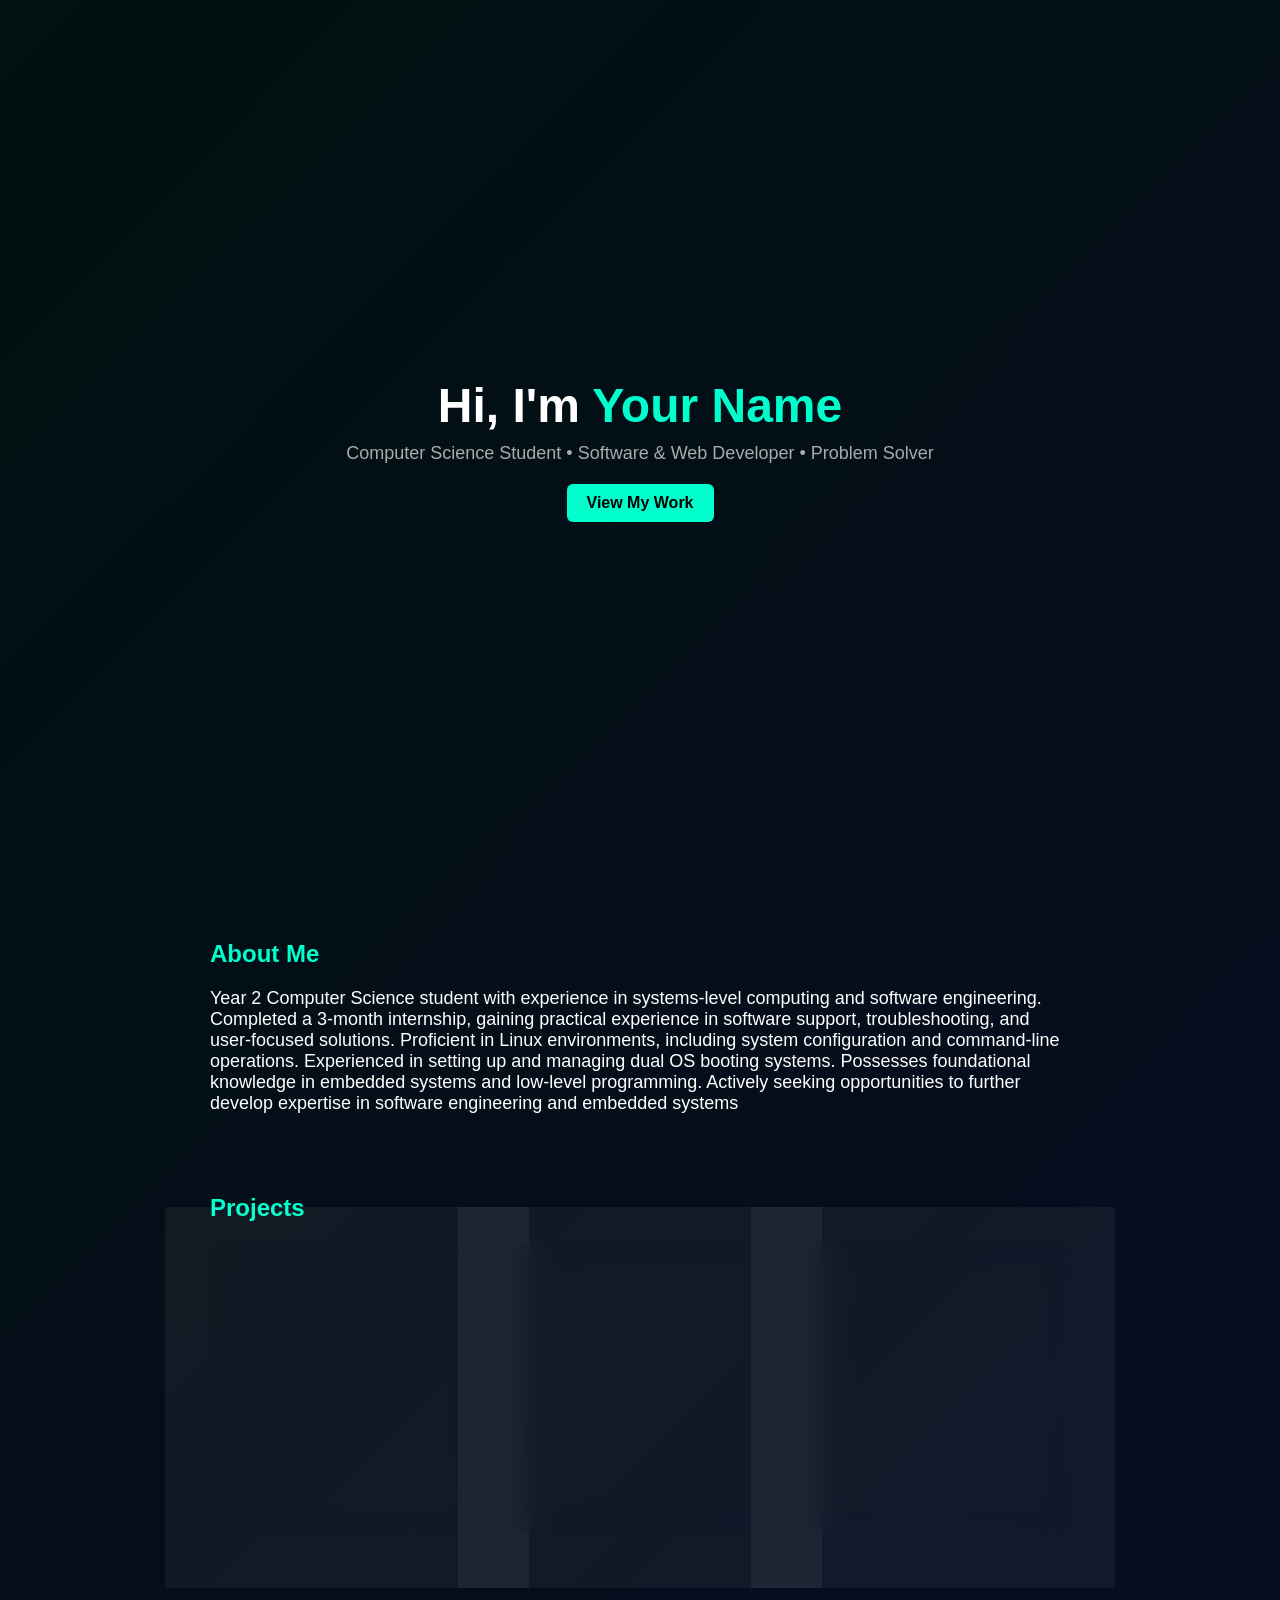
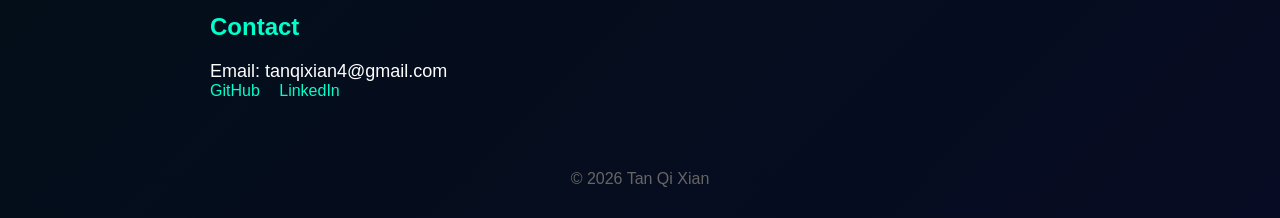
==== index.html @ 056f714c "initial commit" ====
<!DOCTYPE html>
<html lang="en">
<head>
  <meta charset="UTF-8" />
  <meta name="viewport" content="width=device-width, initial-scale=1.0"/>
  <title>Your Name | Portfolio</title>
  <link rel="stylesheet" href="style.css"/>
</head>
<body>

  <header class="hero">
    <h1>Hi, I'm <span>Your Name</span></h1>
    <p>Computer Science Student • Software & Web Developer • Problem Solver</p>

    <a href="#about" class="btn">View My Work</a>
  </header>

  <section id="about" class="about">
    <h2>About Me</h2>
    <p>
        Year 2 Computer Science student with experience in systems-level computing and
        software engineering. Completed a 3-month internship, gaining practical experience in
        software support, troubleshooting, and user-focused solutions. Proficient in Linux
        environments, including system configuration and command-line operations.
        Experienced in setting up and managing dual OS booting systems. Possesses
        foundational knowledge in embedded systems and low-level programming. Actively
        seeking opportunities to further develop expertise in software engineering and
        embedded systems
    </p>
  </section>

  <section id="projects" class="projects">
    <h2>Projects</h2>

    <div class="grid">
      <div class="card">
        <h3>POS SYSTEM FOR RETAIL STORE</h3>
        <p>UI-driven retail system integrating frontend and backend components.
            Enables product browsing, selection, and checkout for customers.
            Supports inventory restocking, product updates, and listing management.
        </p>
      </div>

      <div class="card">
        <h3>GOLD PRICE TRACKER (MINI COMPUTER)</h3>
        <p>Linux-based 24/7 system for real-time gold price monitoring.
            Automatically fetches and updates price data at scheduled intervals.
            Generates visual graphs for trend analysis and tracking.
        </p>
      </div>

      <div class="card">
        <h3>CHESS AI AGENT</h3>
        <p>AI-powered chess agent using strategic decision-making algorithms.
            Implements Minimax with Alpha-Beta pruning for optimal move selection.  
            Includes evaluation logic to improve gameplay strength and accuracy.
        </p>
      </div>
    </div>
  </section>

  <section class="contact">
    <h2>Contact</h2>
    <p>Email: tanqixian4@gmail.com</p>

    <div class="links">
      <a href="https://github.com/taaaaanq">GitHub</a>
      <a href="https://www.linkedin.com/in/qi-xian-tan-472511400/">LinkedIn</a>
    </div>
  </section>

  <footer>
    <p>© 2026 Tan Qi Xian</p>
  </footer>
  <script src="script.js"></script>
</body>
</html>
---- style.css ----
* {
  margin: 0;
  padding: 0;
  box-sizing: border-box;
  font-family: Arial, sans-serif;
}

html {
  scroll-behavior: smooth;
}

.card, .btn {
  transition: all 0.3s ease;
}

.card:hover {
  transform: translateY(-8px) scale(1.02);
}

p {
  font-size: 18px;
}

body {
  background: linear-gradient(-45deg, #0f0f0f, #001f1f, #0a0a2a, #00110f);
  background-size: 400% 400%;
  animation: gradientMove 5s ease infinite;
  color: white;
  scroll-behavior: auto;
  
}

@keyframes gradientMove {
  0% { background-position: 0% 50%; }
  50% { background-position: 100% 50%; }
  100% { background-position: 0% 50%; }
}

/* HERO */
.hero {
  height: 100vh;
  display: flex;
  flex-direction: column;
  justify-content: center;
  align-items: center;
  text-align: center;
  padding: 20px;
}

.hero h1 {
  font-size: 3rem;
}

.hero span {
  color: #00ffcc;
}

.hero p {
  margin: 10px 0 20px;
  color: #aaa;
}

.btn {
  padding: 10px 20px;
  background: #00ffcc;
  color: #000;
  text-decoration: none;
  border-radius: 6px;
  font-weight: bold;
}

/* SECTIONS */
section {
  padding: 40px 20px;
  max-width: 900px;
  margin: auto;
}

h2 {
  margin-bottom: 20px;
  color: #00ffcc;
}

/* PROJECTS */
.grid {
  display: grid;
  grid-template-columns: repeat(auto-fit, minmax(250px, 1fr));
  gap: 20px;
}

.card {
  background: rgba(255, 255, 255, 0.05);
  border: 1px solid rgba(255, 255, 255, 0.08);
  backdrop-filter: blur(12px);
  -webkit-backdrop-filter: blur(12px);

  padding: 22px;
  border-radius: 16px;

  box-shadow: 0 10px 30px rgba(0, 0, 0, 0.4);

  transition: all 0.35s ease;

  position: relative;
  overflow: hidden;
}

.card h3 {
  margin-bottom: 12px;
}

.card:hover {
  transform: translateY(-10px) scale(1.02);

  border: 1px solid rgba(0, 255, 204, 0.4);

  box-shadow:
    0 20px 50px rgba(0, 0, 0, 0.6),
    0 0 25px rgba(0, 255, 204, 0.15);
}

/* CONTACT */
.links a {
  margin-right: 15px;
  color: #00ffcc;
  text-decoration: none;
}

footer p{
  text-align: center;
  padding: 30px;
  color: #666;
  font-size: 16px;
}
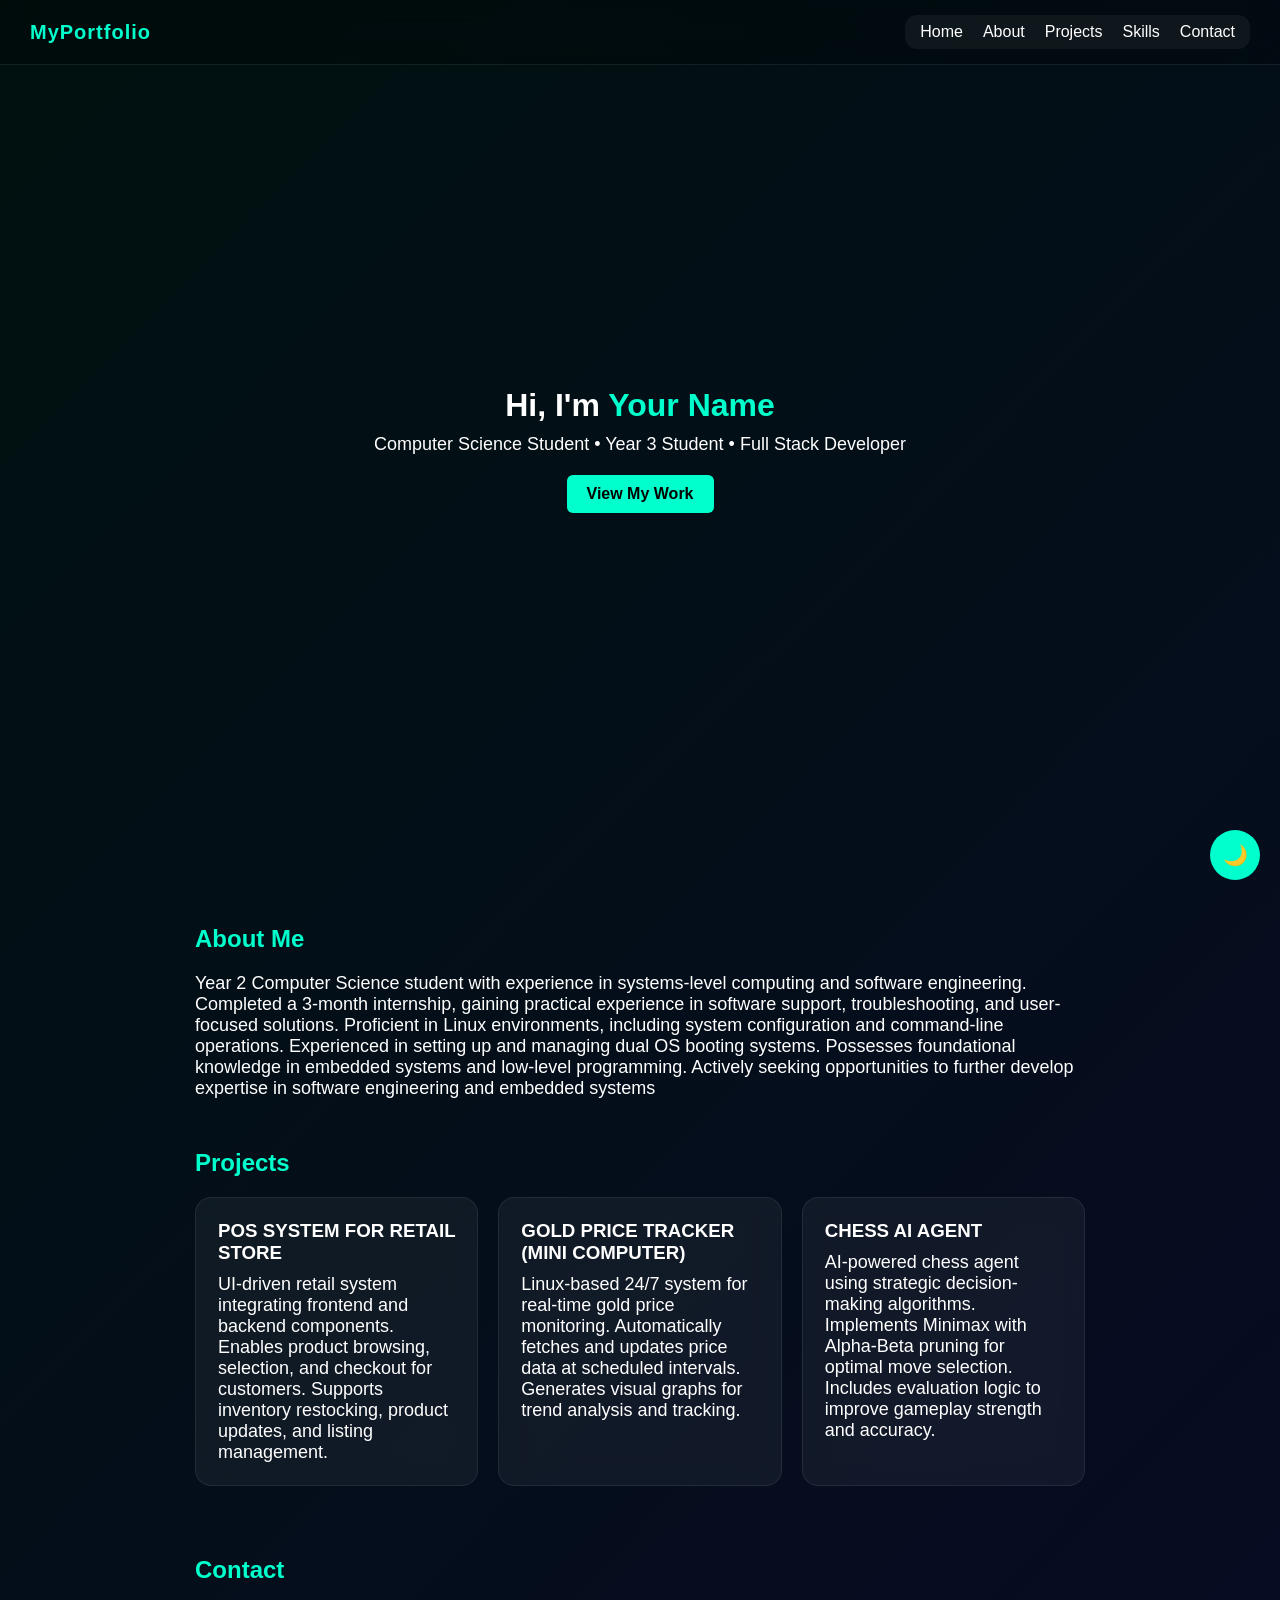
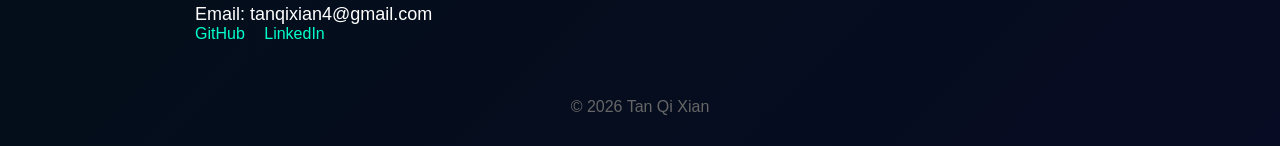
==== commit 76f22c1c: "additional page for web" ====
--- a/index.html
+++ b/index.html
@@ -4,13 +4,25 @@
   <meta charset="UTF-8" />
   <meta name="viewport" content="width=device-width, initial-scale=1.0"/>
   <title>Your Name | Portfolio</title>
-  <link rel="stylesheet" href="style.css"/>
+  <link rel="stylesheet" href="/css/style.css"/>
 </head>
 <body>
 
+  <nav class="navbar">
+    <div class="logo">MyPortfolio</div>
+
+    <div class="nav-links">
+      <a href="index.html">Home</a>
+      <a href="about.html">About</a>
+      <a href="projects.html">Projects</a>
+      <a href="skills.html">Skills</a>
+      <a href="contact.html">Contact</a>
+    </div>
+  </nav>
+
   <header class="hero">
     <h1>Hi, I'm <span>Your Name</span></h1>
-    <p>Computer Science Student • Software & Web Developer • Problem Solver</p>
+    <p>Computer Science Student • Year 3 Student • Full Stack Developer</p>
 
     <a href="#about" class="btn">View My Work</a>
   </header>
@@ -69,9 +81,11 @@
     </div>
   </section>
 
+  <button id="themeToggle">🌙</button>
+
   <footer>
     <p>© 2026 Tan Qi Xian</p>
   </footer>
-  <script src="script.js"></script>
+  <script src="/js/script.js"></script>
 </body>
 </html>
--- a/css/style.css
+++ b/css/style.css
@@ -0,0 +1,256 @@
+* {
+  margin: 0;
+  padding: 0;
+  box-sizing: border-box;
+  font-family: Arial, sans-serif;
+}
+
+html {
+  scroll-behavior: smooth;
+}
+
+body.dark {
+  --bg-gradient: linear-gradient(-45deg, #0f0f0f, #001f1f, #0a0a2a, #00110f);
+  --bg-anim-duration: 6s;
+  --text-color: #ffffff;
+  --accent: #00ffcc;
+  --accent-contrast: #000000;
+  --btn-bg: var(--accent);
+  --btn-text: #000000;
+  --card-bg: rgba(255, 255, 255, 0.05);
+  --card-border: rgba(255, 255, 255, 0.08);
+  --card-shadow: none;
+  --link-color: var(--accent);
+  --toggle-bg: var(--accent);
+  --toggle-text: #000000;
+  --toggle-shadow: none;
+  --nav-bg: rgba(0, 0, 0, 0.25);
+  --nav-border: rgba(255, 255, 255, 0.08);
+  --nav-links-bg: rgba(255, 255, 255, 0.05);
+}
+
+body.light {
+  --bg-gradient: linear-gradient(-45deg, #e6eef5, #dfe9f3, #e8f2ec, #e9eef5);
+  --bg-anim-duration: 10s;
+  --text-color: #111111;
+  --accent: #008b75;
+  --accent-contrast: #ffffff;
+  --btn-bg: var(--accent);
+  --btn-text: #ffffff;
+  --card-bg: rgba(255, 255, 255, 0.4);
+  --card-border: rgba(0, 0, 0, 0.08);
+  --card-shadow: 0 10px 30px rgba(0, 0, 0, 0.08);
+  --link-color: #007a66;
+  --toggle-bg: #007a66;
+  --toggle-text: #ffffff;
+  --toggle-shadow: 0 6px 20px rgba(0, 0, 0, 0.15);
+  --nav-bg: rgba(255, 255, 255, 0.6);
+  --nav-border: rgba(0, 0, 0, 0.08);
+  --nav-links-bg: rgba(0, 0, 0, 0.04);
+}
+
+/* =========================================================
+   BASE
+========================================================= */
+body {
+  background: var(--bg-gradient);
+  background-size: 400% 400%;
+  animation: gradientMove var(--bg-anim-duration) ease infinite;
+  color: var(--text-color);
+  transition: background 0.4s ease, color 0.4s ease;
+}
+
+@keyframes gradientMove {
+  0% { background-position: 0% 50%; }
+  50% { background-position: 100% 50%; }
+  100% { background-position: 0% 50%; }
+}
+
+p {
+  font-size: 18px;
+}
+
+/* =========================================================
+   HERO
+========================================================= */
+.hero {
+  height: 100vh;
+  display: flex;
+  flex-direction: column;
+  justify-content: center;
+  align-items: center;
+  text-align: center;
+  padding: 20px;
+}
+
+.hero span {
+  color: var(--accent);
+}
+
+.hero p {
+  margin: 10px 0 20px;
+}
+
+/* =========================================================
+   BUTTON
+========================================================= */
+.btn {
+  padding: 10px 20px;
+  text-decoration: none;
+  border-radius: 6px;
+  font-weight: bold;
+  background: var(--btn-bg);
+  color: var(--btn-text);
+}
+
+/* =========================================================
+   SECTIONS
+========================================================= */
+section {
+  scroll-margin-top: 45px;
+  padding: 25px 5px;
+  max-width: 900px;
+  margin: auto;
+}
+
+h2 {
+  margin-bottom: 20px;
+  color: var(--accent);
+}
+
+/* =========================================================
+   GRID / CARDS
+========================================================= */
+.grid {
+  display: grid;
+  grid-template-columns: repeat(auto-fit, minmax(250px, 1fr));
+  gap: 20px;
+}
+
+.card {
+  background: var(--card-bg);
+  border: 1px solid var(--card-border);
+  box-shadow: var(--card-shadow);
+  backdrop-filter: blur(12px);
+  -webkit-backdrop-filter: blur(12px);
+  padding: 22px;
+  border-radius: 16px;
+  color: var(--text-color);
+  transition: transform 0.3s ease;
+}
+
+.card h3 {
+  margin-bottom: 10px;
+}
+
+.card:hover {
+  transform: translateY(-8px) scale(1.02);
+}
+
+/* =========================================================
+   LINKS
+========================================================= */
+.links a {
+  margin-right: 15px;
+  color: var(--link-color);
+  text-decoration: none;
+}
+
+/* =========================================================
+   FOOTER
+========================================================= */
+footer p {
+  text-align: center;
+  padding: 30px;
+  color: #666;
+  font-size: 16px;
+}
+
+/* =========================================================
+   THEME TOGGLE BUTTON
+========================================================= */
+#themeToggle {
+  position: fixed;
+  bottom: 20px;
+  right: 20px;
+  width: 50px;
+  height: 50px;
+  border-radius: 50%;
+  border: none;
+  cursor: pointer;
+  font-size: 20px;
+  background: var(--toggle-bg);
+  color: var(--toggle-text);
+  box-shadow: var(--toggle-shadow);
+  backdrop-filter: blur(10px);
+  transition: all 0.3s ease;
+}
+
+/* =========================================================
+   NAVIGATION BAR AND LOGO
+========================================================= */
+.navbar {
+  position: fixed;
+  top: 0;
+  width: 100%;
+  z-index: 1000;
+
+  display: flex;
+  align-items: center;
+  justify-content: space-between;
+
+  padding: 15px 30px;
+
+  backdrop-filter: blur(12px);
+  -webkit-backdrop-filter: blur(12px);
+
+  background: var(--nav-bg);
+  border-bottom: 1px solid var(--nav-border);
+}
+
+.logo {
+  font-size: 20px;
+  font-weight: 700;
+  letter-spacing: 1px;
+  color: var(--accent);
+}
+
+/* RIGHT SIDE NAV */
+.nav-links {
+  display: flex;
+  gap: 20px;
+
+  padding: 8px 15px;
+  border-radius: 12px;
+
+  background: var(--nav-links-bg);
+}
+
+.nav-links a {
+  text-decoration: none;
+  color: var(--text-color);
+  font-weight: 500;
+  transition: 0.3s;
+}
+
+.nav-links a:hover {
+  color: var(--accent);
+}
+
+.page {
+  padding: 100px 20px 40px;
+}
+
+.container {
+  max-width: 900px;
+  margin: auto;
+}
+
+.page h1 {
+  margin-bottom: 30px;
+  color: var(--accent);
+}
+
+.card {
+  margin-bottom: 20px;
+}
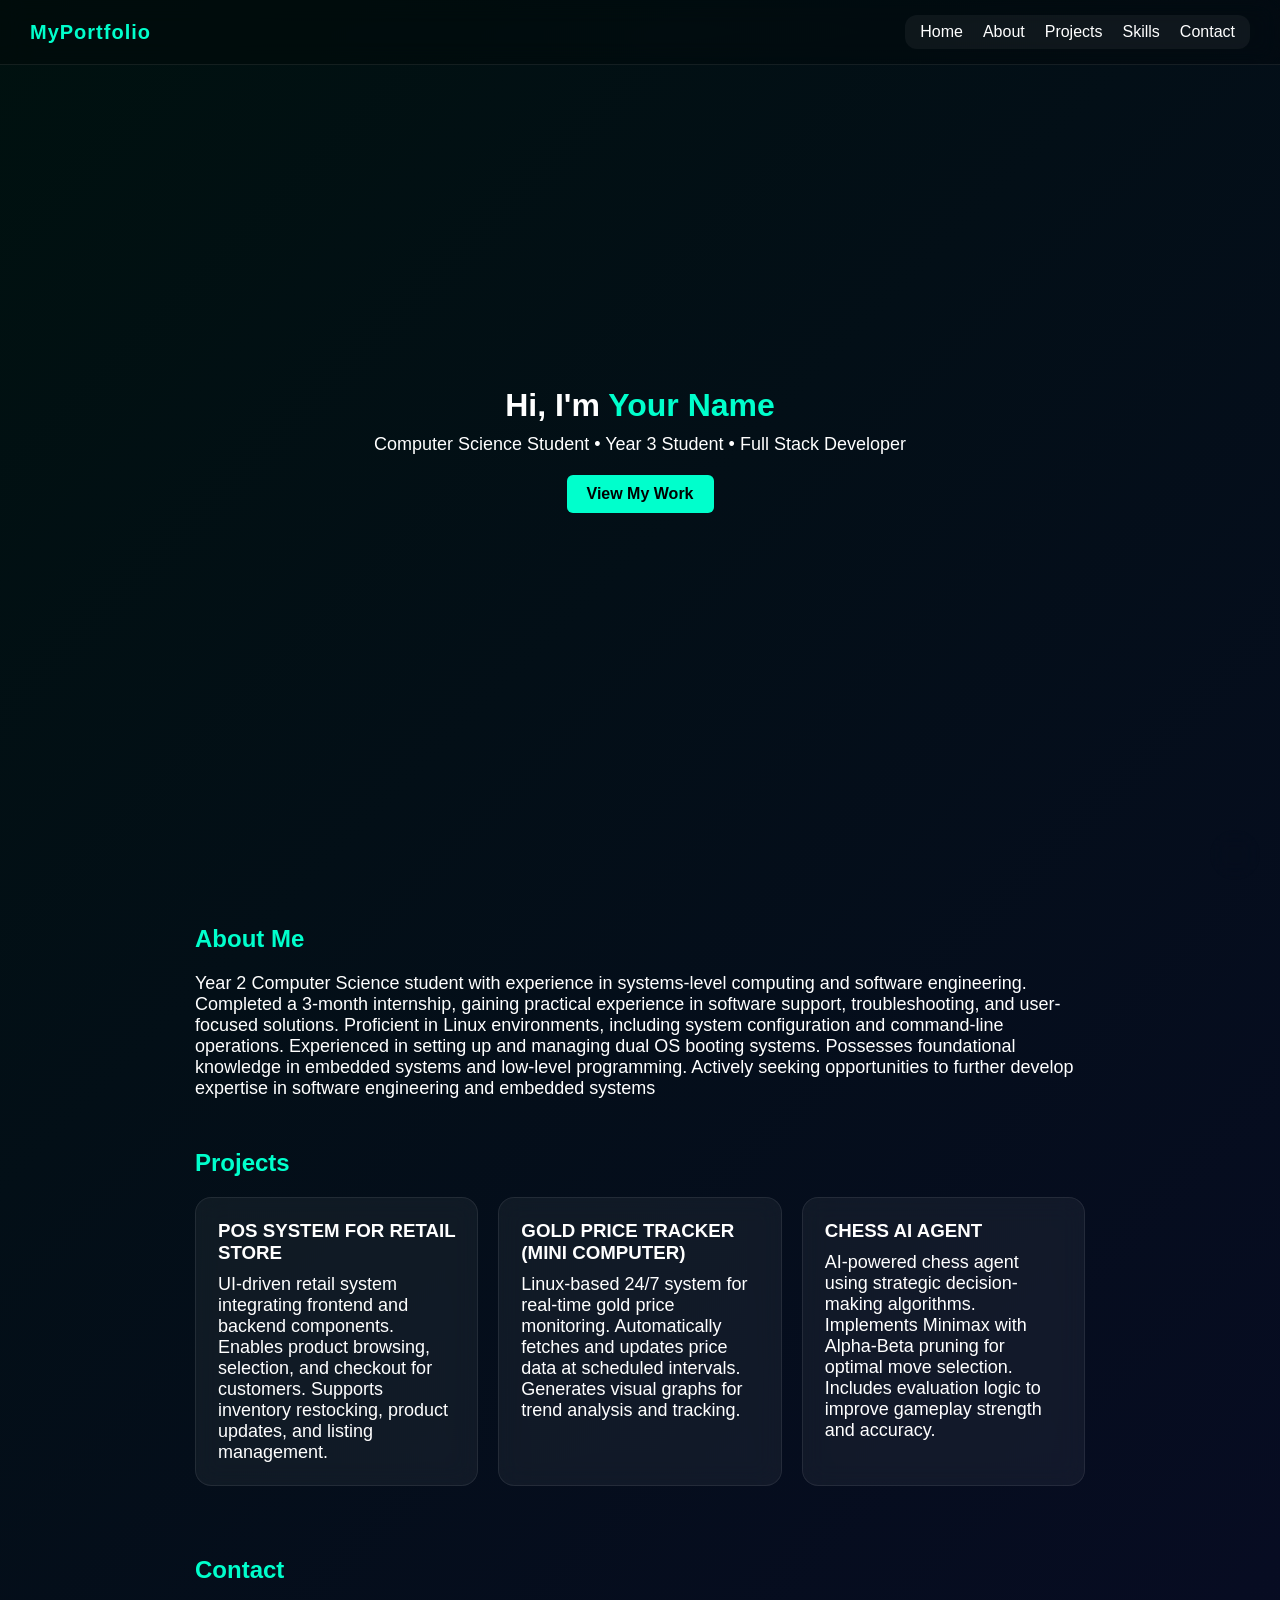
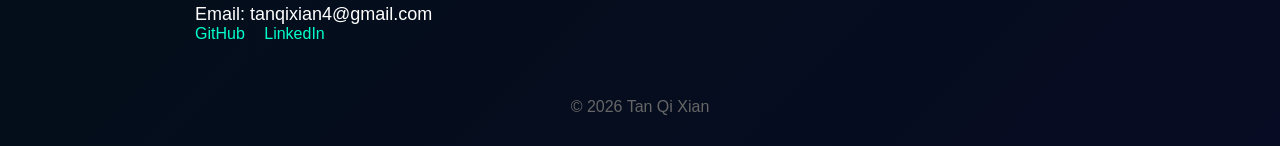
==== commit 40e7353b: "improved relative path" ====
--- a/index.html
+++ b/index.html
@@ -4,7 +4,7 @@
   <meta charset="UTF-8" />
   <meta name="viewport" content="width=device-width, initial-scale=1.0"/>
   <title>Your Name | Portfolio</title>
-  <link rel="stylesheet" href="/css/style.css"/>
+  <link rel="stylesheet" href="./css/style.css"/>
 </head>
 <body>
 
@@ -86,6 +86,6 @@
   <footer>
     <p>© 2026 Tan Qi Xian</p>
   </footer>
-  <script src="/js/script.js"></script>
+  <script src="./js/script.js"></script>
 </body>
 </html>
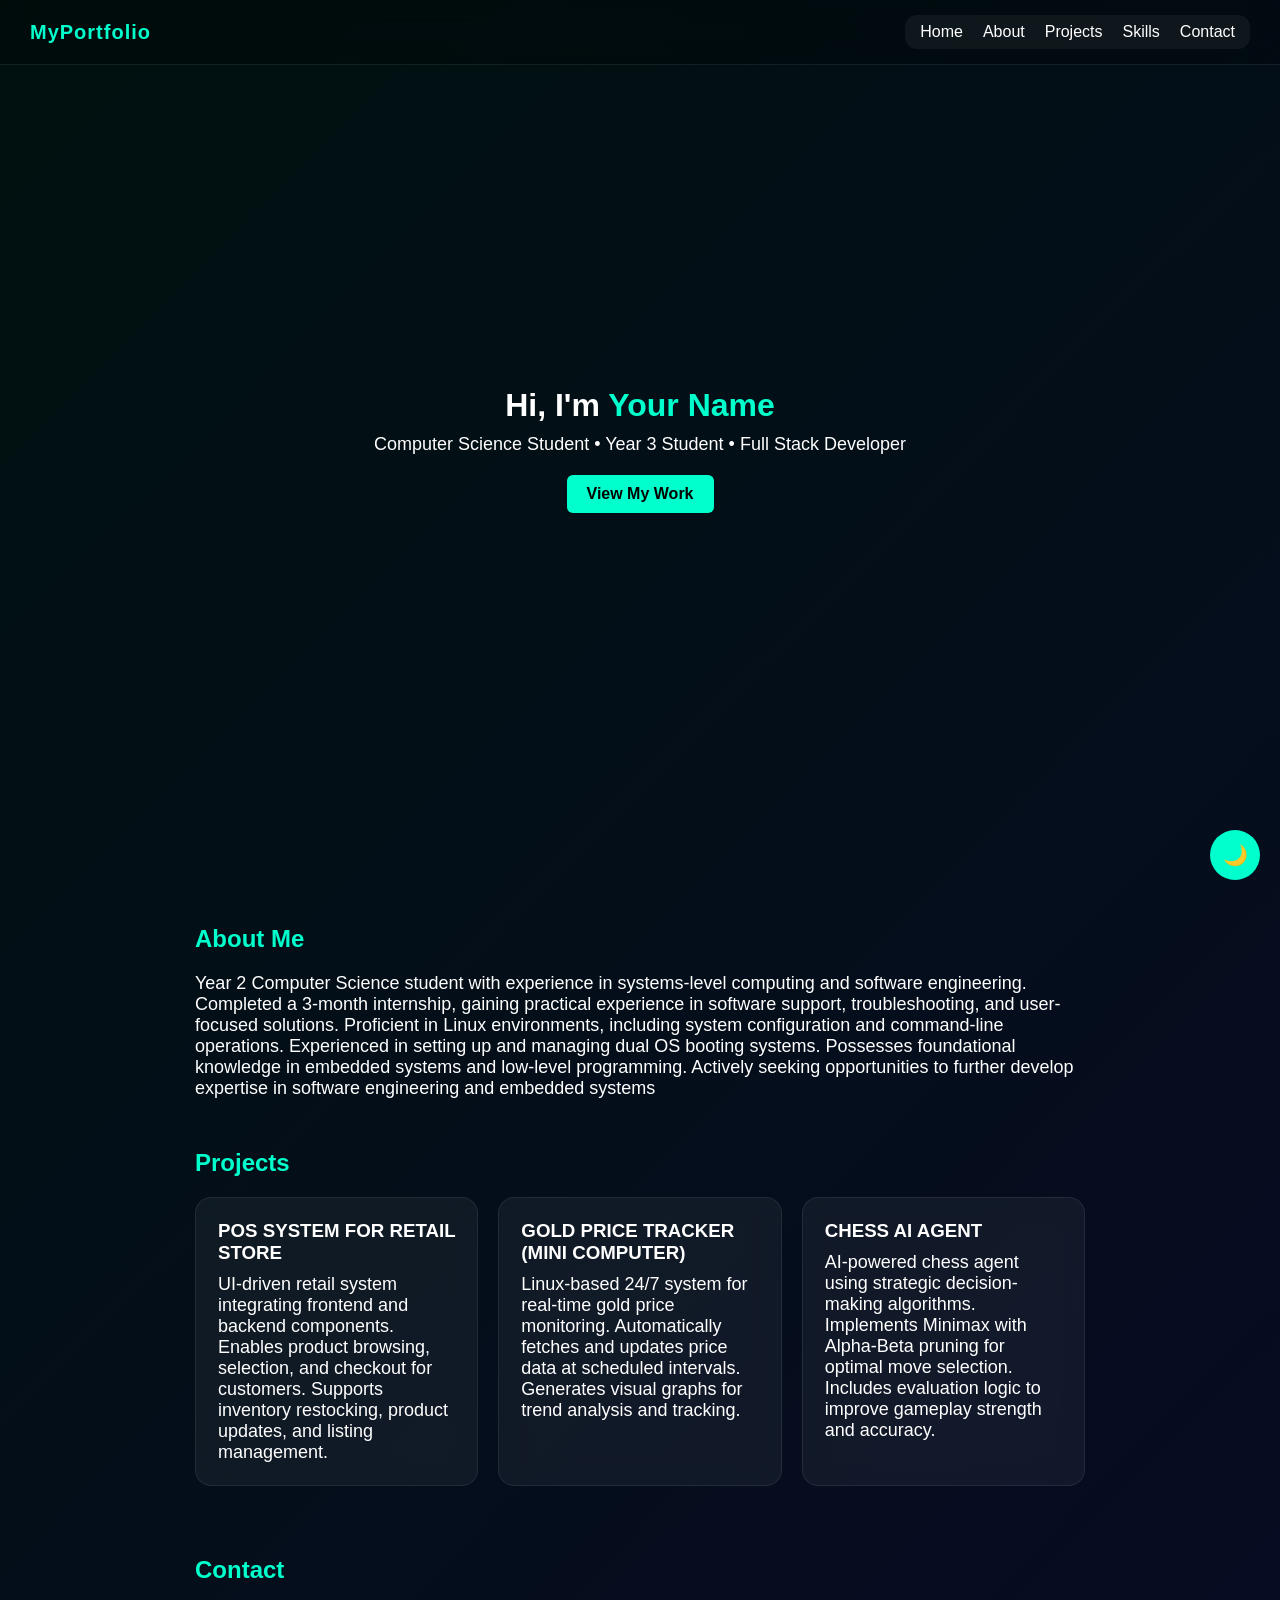
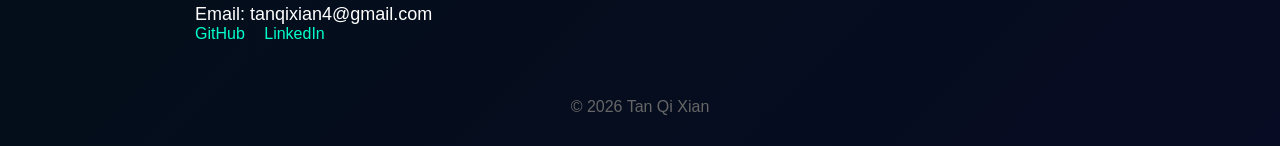
==== commit 48bcc0fe: "improved relative path" ====
--- a/index.html
+++ b/index.html
@@ -12,11 +12,11 @@
     <div class="logo">MyPortfolio</div>
 
     <div class="nav-links">
-      <a href="index.html">Home</a>
-      <a href="about.html">About</a>
-      <a href="projects.html">Projects</a>
-      <a href="skills.html">Skills</a>
-      <a href="contact.html">Contact</a>
+      <a href="./index.html">Home</a>
+      <a href="./about.html">About</a>
+      <a href="./projects.html">Projects</a>
+      <a href="./skills.html">Skills</a>
+      <a href="./contact.html">Contact</a>
     </div>
   </nav>
 
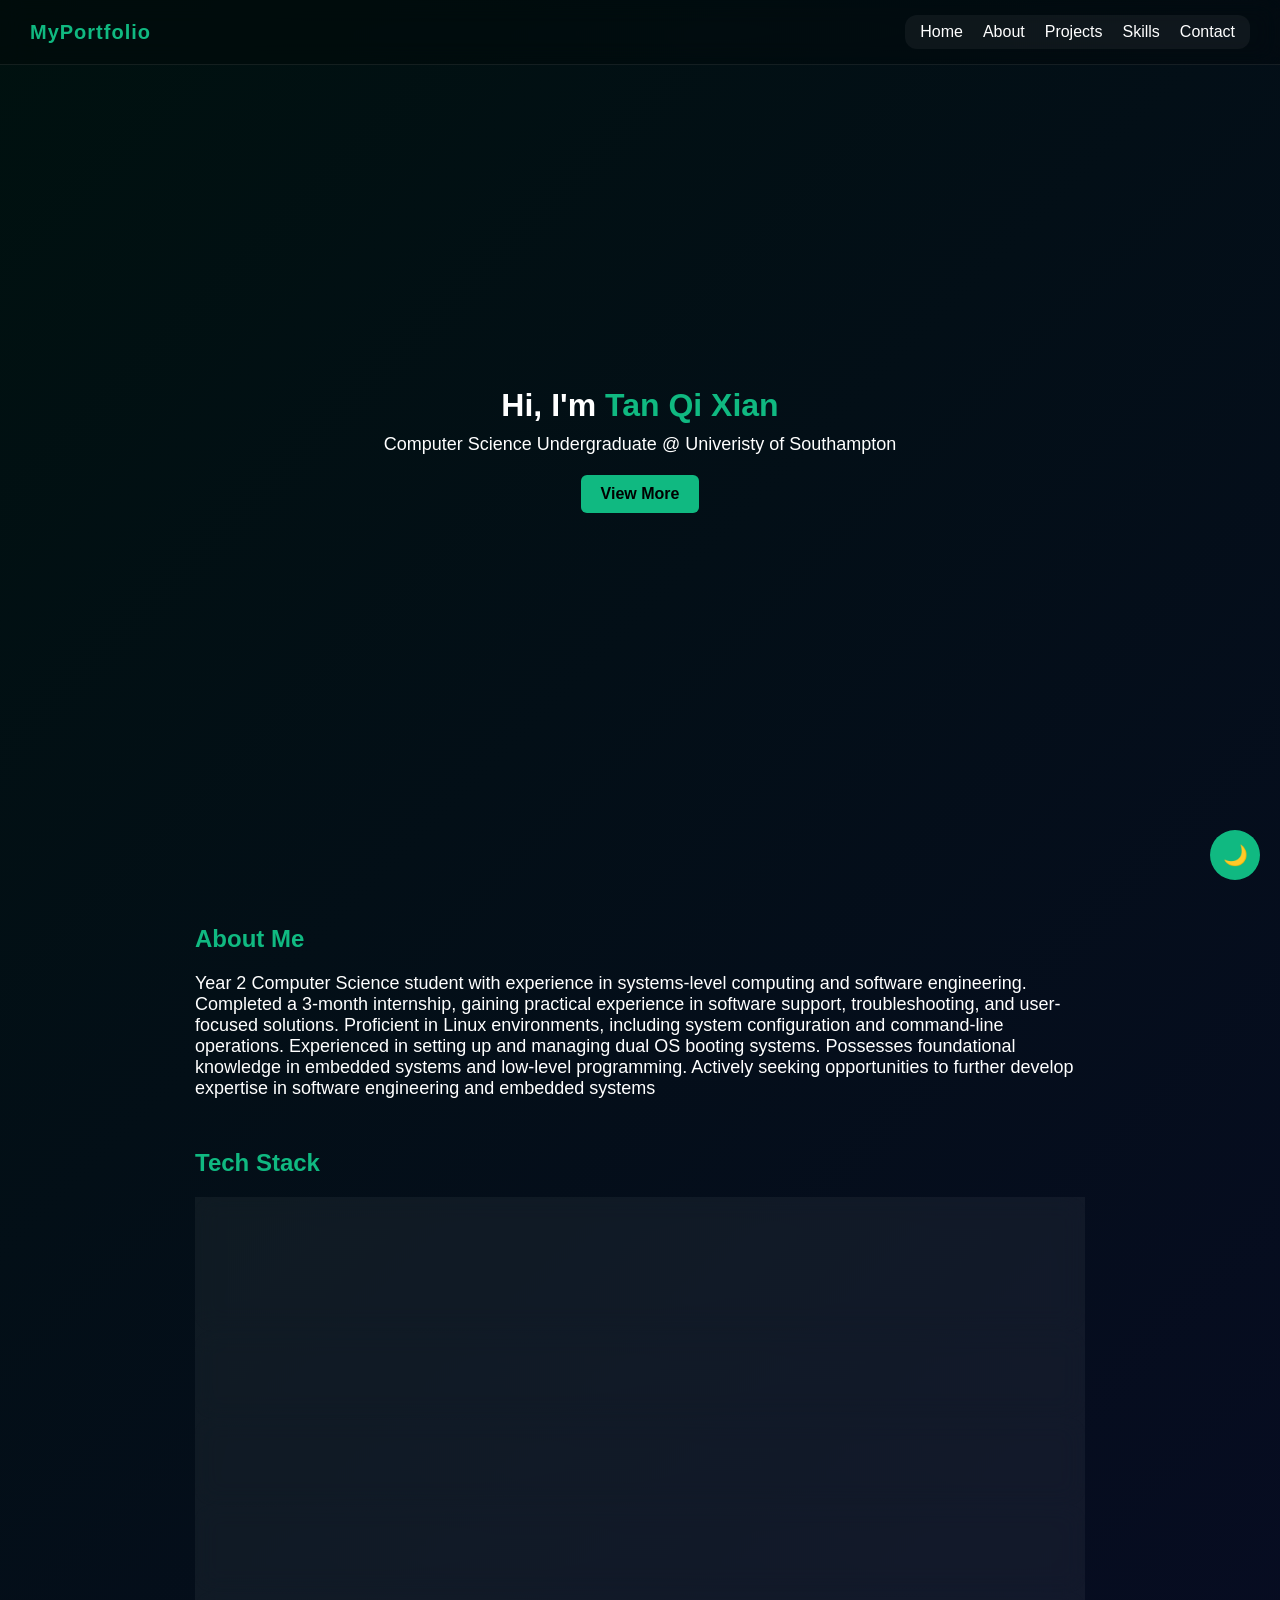
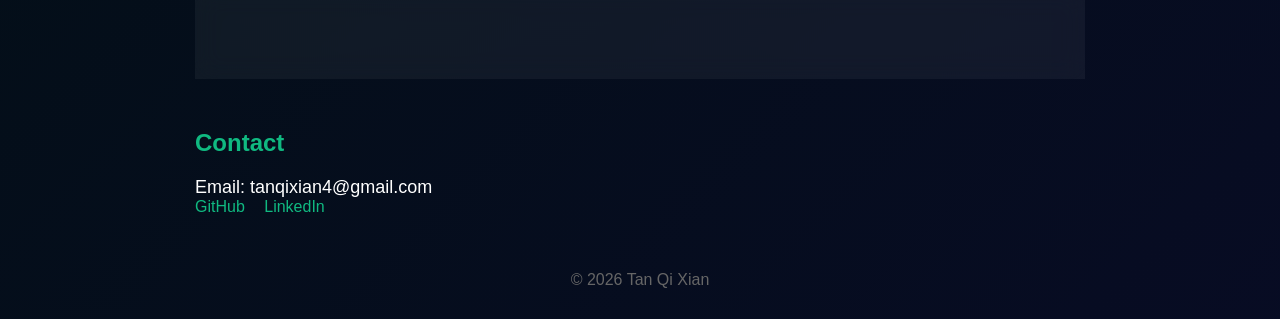
==== commit 30f75ed1: "added tech stack" ====
--- a/index.html
+++ b/index.html
@@ -9,7 +9,7 @@
 <body>
 
   <nav class="navbar">
-    <div class="logo">MyPortfolio</div>
+    <a href="#top" class="logo">MyPortfolio</a>
 
     <div class="nav-links">
       <a href="./index.html">Home</a>
@@ -20,13 +20,17 @@
     </div>
   </nav>
 
-  <header class="hero">
-    <h1>Hi, I'm <span>Your Name</span></h1>
-    <p>Computer Science Student • Year 3 Student • Full Stack Developer</p>
+<header class="hero">
 
-    <a href="#about" class="btn">View My Work</a>
-  </header>
+    <h1>Hi, I'm <span>Tan Qi Xian</span></h1>
 
+    <p>
+        Computer Science Undergraduate @ Univeristy of Southampton
+    </p>
+
+    <a href="#about" class="btn">View More</a>
+
+</header>
   <section id="about" class="about">
     <h2>About Me</h2>
     <p>
@@ -41,34 +45,55 @@
     </p>
   </section>
 
-  <section id="projects" class="projects">
-    <h2>Projects</h2>
+  <section class="tech-stack">
+      <h2>Tech Stack</h2>
 
-    <div class="grid">
-      <div class="card">
-        <h3>POS SYSTEM FOR RETAIL STORE</h3>
-        <p>UI-driven retail system integrating frontend and backend components.
-            Enables product browsing, selection, and checkout for customers.
-            Supports inventory restocking, product updates, and listing management.
-        </p>
+      <div class="stack-group">
+        <h3>Languages</h3>
+        <div class="badges">
+          <img src="https://img.shields.io/badge/java-%23ED8B00.svg?style=for-the-badge&logo=openjdk&logoColor=white`" alt="Java Badge">
+          <img src="https://img.shields.io/badge/python-3670A0?style=for-the-badge&logo=python&logoColor=ffdd54" alt="Python Badge">
+          <img src="https://img.shields.io/badge/c-%2300599C.svg?style=for-the-badge&logo=c&logoColor=white" alt="C Badge">
+          <img src="https://img.shields.io/badge/HTML5-E34F26?style=for-the-badge&logo=html5&logoColor=white" alt="HTML5 Badge">
+          <img src="https://img.shields.io/badge/CSS3-1572B6?style=for-the-badge&logo=css3&logoColor=white" alt="CSS3 Badge">
+          <img src="https://img.shields.io/badge/JavaScript-F7DF1E?style=for-the-badge&logo=javascript&logoColor=black" alt="JavaScript Badge">
+          <img src="https://img.shields.io/badge/SQL-4479A1?style=for-the-badge" alt="SQL Badge">
+        </div>
       </div>
 
-      <div class="card">
-        <h3>GOLD PRICE TRACKER (MINI COMPUTER)</h3>
-        <p>Linux-based 24/7 system for real-time gold price monitoring.
-            Automatically fetches and updates price data at scheduled intervals.
-            Generates visual graphs for trend analysis and tracking.
-        </p>
+      <div class="stack-group">
+        <h3>Frameworks & Libraries</h3>
+        <div class="badges">
+          <img src="https://img.shields.io/badge/Node.js-339933?style=for-the-badge&logo=node.js&logoColor=white" alt="Node.js Badge">
+          <img src="https://img.shields.io/badge/Express.js-000000?style=for-the-badge&logo=express&logoColor=white" alt="Express.js Badge">
+        </div>
       </div>
 
-      <div class="card">
-        <h3>CHESS AI AGENT</h3>
-        <p>AI-powered chess agent using strategic decision-making algorithms.
-            Implements Minimax with Alpha-Beta pruning for optimal move selection.  
-            Includes evaluation logic to improve gameplay strength and accuracy.
-        </p>
+      <div class="stack-group">
+        <h3>Databases</h3>
+        <div class="badges">
+          <img src="https://img.shields.io/badge/MySQL-005C84?style=for-the-badge&logo=mysql&logoColor=white" alt="MySQL Badge">
+        </div>
       </div>
-    </div>
+
+      <div class="stack-group">
+        <h3>Operating Systems & Servers</h3>
+        <div class="badges">
+          <img src="https://img.shields.io/badge/Windows-0078D6?style=for-the-badge&logo=windows&logoColor=white" alt="Windows Badge">
+          <img src="https://img.shields.io/badge/Linux-FCC624?style=for-the-badge&logo=linux&logoColor=black" alt="Linux Badge">
+          <img src="https://img.shields.io/badge/Ubuntu-E95420?style=for-the-badge&logo=ubuntu&logoColor=white" alt="Ubuntu Badge">
+        </div>
+      </div>
+
+      <div class="stack-group">
+        <h3>Tools</h3>
+        <div class="badges">
+          <img src="https://img.shields.io/badge/Git-F05032?style=for-the-badge&logo=git&logoColor=white" alt="Git Badge">
+          <img src="https://img.shields.io/badge/GitHub-181717?style=for-the-badge&logo=github&logoColor=white" alt="GitHub Badge">
+          <img src="https://img.shields.io/badge/Visual_Studio_Code-007ACC?style=for-the-badge&logo=visual-studio-code&logoColor=white" alt="VS Code Badge">
+          <img src="https://img.shields.io/badge/IntelliJ_IDEA-000000?style=for-the-badge&logo=intellij-idea&logoColor=white" alt="IntelliJ IDEA Badge">
+        </div>
+      </div>
   </section>
 
   <section class="contact">
--- a/css/style.css
+++ b/css/style.css
@@ -13,7 +13,7 @@
   --bg-gradient: linear-gradient(-45deg, #0f0f0f, #001f1f, #0a0a2a, #00110f);
   --bg-anim-duration: 6s;
   --text-color: #ffffff;
-  --accent: #00ffcc;
+  --accent: #10B981;
   --accent-contrast: #000000;
   --btn-bg: var(--accent);
   --btn-text: #000000;
@@ -30,7 +30,13 @@
 }
 
 body.light {
-  --bg-gradient: linear-gradient(-45deg, #e6eef5, #dfe9f3, #e8f2ec, #e9eef5);
+  --bg-gradient: linear-gradient(
+  -45deg,
+  #e0f2ff,
+  #f3e8ff,
+  #e8fff3,
+  #fff6e5
+);
   --bg-anim-duration: 10s;
   --text-color: #111111;
   --accent: #008b75;
@@ -44,7 +50,7 @@
   --toggle-bg: #007a66;
   --toggle-text: #ffffff;
   --toggle-shadow: 0 6px 20px rgba(0, 0, 0, 0.15);
-  --nav-bg: rgba(255, 255, 255, 0.6);
+  --nav-bg: rgba(255, 255, 255, 0.25);
   --nav-border: rgba(0, 0, 0, 0.08);
   --nav-links-bg: rgba(0, 0, 0, 0.04);
 }
@@ -213,6 +219,7 @@
   font-weight: 700;
   letter-spacing: 1px;
   color: var(--accent);
+  text-decoration: none;
 }
 
 /* RIGHT SIDE NAV */
@@ -253,4 +260,303 @@
 
 .card {
   margin-bottom: 20px;
+}
+
+.projects-page{
+    max-width:1200px;
+    margin:auto;
+    padding:120px 30px;
+}
+
+.projects-page h1{
+    color:var(--accent);
+    margin-bottom:10px;
+}
+
+.project-grid{
+    padding : 10px;
+    display:grid;
+    grid-template-columns:repeat(auto-fit,minmax(320px,1fr));
+    gap:30px;
+}
+
+.project-card{
+
+    background:var(--card-bg);
+    border:1px solid var(--card-border);
+
+    border-radius:18px;
+
+    overflow:hidden;
+
+    cursor:pointer;
+
+    transition:.35s;
+}
+
+.project-card:hover{
+
+    transform:translateY(-8px);
+
+    box-shadow:0 20px 40px rgba(0,0,0,.2);
+
+}
+
+.project-card img{
+
+    width:100%;
+    height:220px;
+    object-fit:cover;
+
+    transition:.4s;
+}
+
+.project-card:hover img{
+
+    transform:scale(1.05);
+
+}
+
+.project-info{
+
+    padding:20px;
+
+}
+
+.project-info h3{
+
+    margin-bottom:8px;
+
+}
+
+/* PROJECT BOTTOM SHEET */
+
+.modal {
+
+    position: fixed;
+    inset: 0;
+
+    background: rgba(0,0,0,0.45);
+
+    opacity: 0;
+    visibility: hidden;
+
+    transition: 0.35s ease;
+
+    z-index: 9999;
+
+}
+
+
+.modal.show {
+
+    opacity: 1;
+    visibility: visible;
+
+}
+
+
+/* Sliding panel */
+
+.modal-content {
+
+    position: absolute;
+
+    bottom: 0;
+    left: 50%;
+
+    transform: translateX(-50%) translateY(100%);
+
+    width: min(1100px, 95%);
+
+    height: 90vh;
+
+    overflow-y: auto;
+
+    background: var(--card-bg);
+
+    backdrop-filter: blur(20px);
+
+    border-radius: 25px 25px 0 0;
+
+    padding: 35px;
+
+    border:1px solid var(--card-border);
+
+    transition: transform 0.45s ease;
+
+}
+
+.modal.show .modal-content {
+
+    transform:
+    translateX(-50%)
+    translateY(0);
+
+}
+
+
+
+.modal-content img {
+
+    width:100%;
+
+    max-height:400px;
+
+    object-fit:cover;
+
+    border-radius:18px;
+
+}
+
+
+.close {
+
+    position:absolute;
+
+    right:25px;
+
+    top:20px;
+
+    font-size:32px;
+
+    cursor:pointer;
+
+}
+
+.modal-buttons{
+
+    margin-top:30px;
+
+    display:flex;
+
+    gap:15px;
+
+}
+
+.modal-buttons a{
+
+    text-decoration:none;
+
+    padding:12px 24px;
+
+    border-radius:8px;
+
+    background:var(--accent);
+
+    color:var(--btn-text);
+
+}
+
+@keyframes popup{
+
+  from{
+
+    transform:translateY(30px);
+
+    opacity:0;
+
+  }
+
+  to{
+
+  transform:translateY(0);
+
+  opacity:1;
+
+  }
+
+}
+/* =========================================================
+   TECH STACK
+========================================================= */
+
+/* .tech-stack {
+    max-width: 900px;
+    margin: auto;
+    padding: 50px 20px;
+}
+
+/* .tech-stack h2 {
+    text-align: center;
+    margin-bottom: 40px;
+} */ 
+
+
+.stack-container {
+
+    display: grid;
+
+    grid-template-columns: repeat(auto-fit, minmax(250px, 1fr));
+
+    gap: 25px;
+
+}
+
+
+.stack-group {
+    background: var(--card-bg);
+    border: 1px solid var(--card-border);
+    box-shadow: var(--card-shadow);
+
+    backdrop-filter: blur(12px);
+    -webkit-backdrop-filter: blur(12px);
+
+    padding: 25px;
+    border-radius: 16px;
+
+    display: flex;
+    align-items: center;
+    gap: 20px;
+
+    transition: transform 0.3s ease,
+                border-color 0.3s ease;
+}
+
+
+.stack-group h3 {
+    color: var(--accent);
+    margin: 0;
+
+    min-width: 100px;
+    font-size: 20px;
+}
+
+
+.badges {
+    display: flex;
+    flex-wrap: wrap;
+    gap: 12px;
+    align-items: center;
+}
+
+
+.badges img {
+
+    height: 35px;
+
+    max-width: 100%;
+
+    transition: transform 0.3s ease;
+
+}
+
+
+.badges img:hover {
+
+    transform: scale(1.1);
+
+}
+
+@media (max-width: 600px) {
+
+    .stack-group {
+        flex-direction: column;
+        align-items: flex-start;
+    }
+
+    .stack-group h3 {
+        margin-bottom: 10px;
+    }
+
 }
